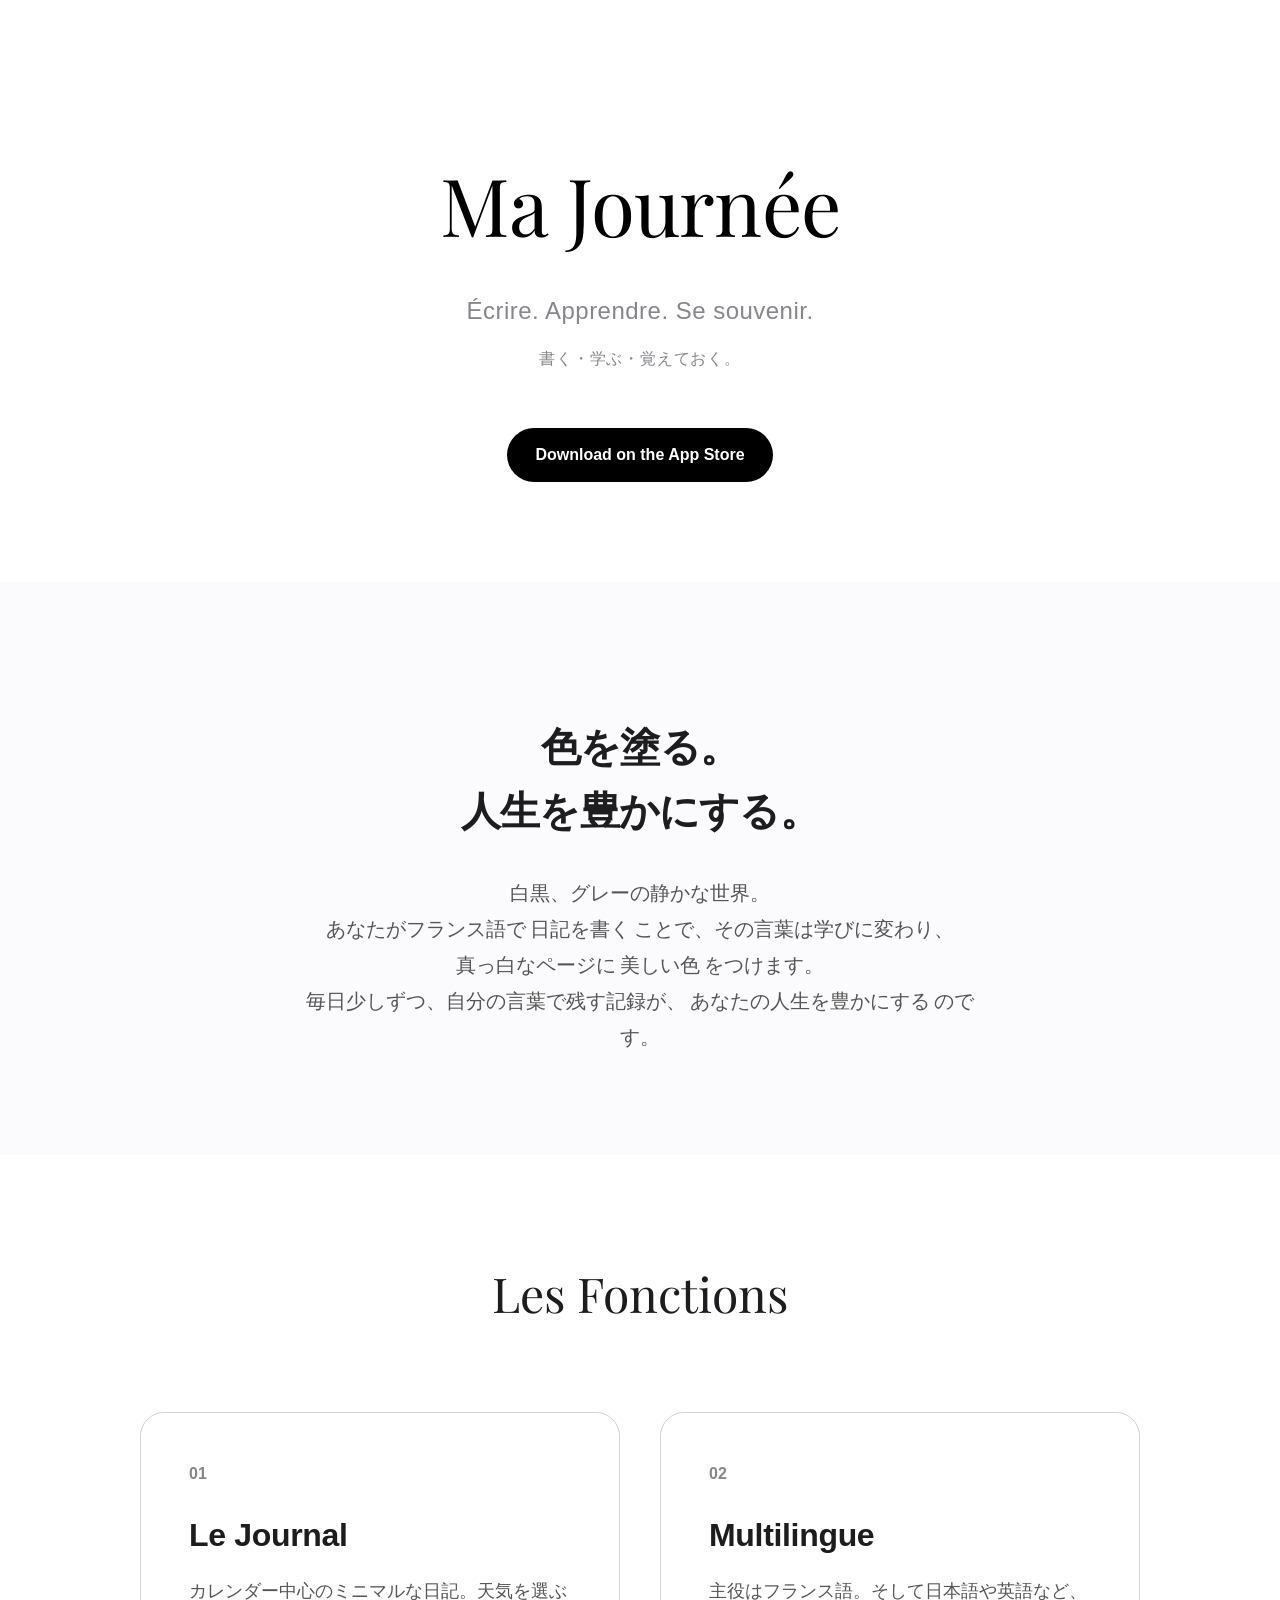
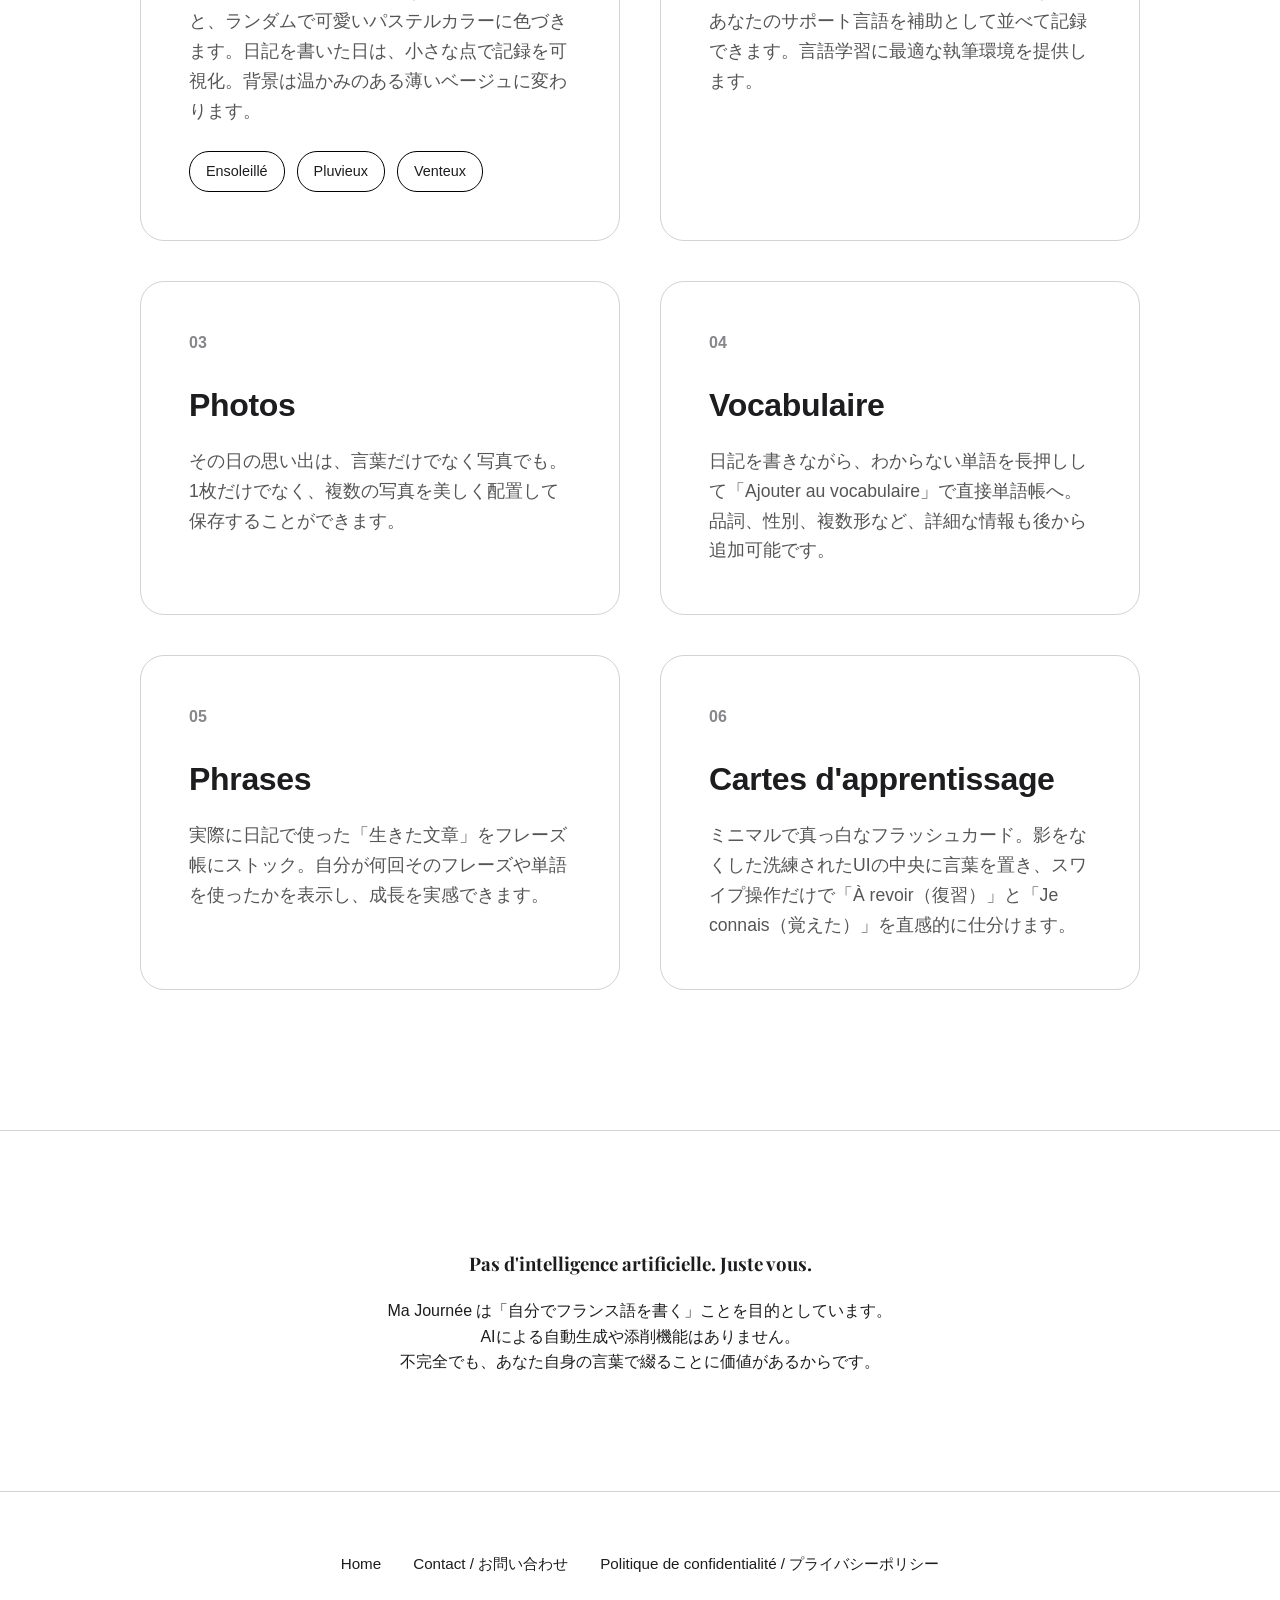
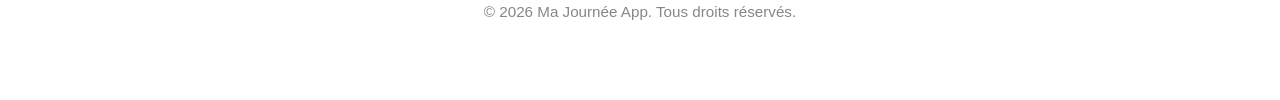
==== index.html @ 140675ab "Add files via upload" ====
<!DOCTYPE html>
<html lang="ja">
<head>
    <meta charset="UTF-8">
    <meta name="viewport" content="width=device-width, initial-scale=1.0">
    <title>Ma Journée - Écrire. Apprendre. Se souvenir.</title>
    <link rel="preconnect" href="https://fonts.googleapis.com">
    <link rel="preconnect" href="https://fonts.gstatic.com" crossorigin>
    <link href="https://fonts.googleapis.com/css2?family=Playfair+Display:ital,wght@0,400;0,600;1,400&display=swap" rel="stylesheet">
    <link rel="stylesheet" href="style.css">
</head>
<body>
    <header>
        <div class="container">
            <img src="je.png" alt="Je Logo" class="logo-img" onerror="this.style.display='none'">
            <h1 class="serif">Ma Journée</h1>
            <p class="tagline">Écrire. Apprendre. Se souvenir.</p>
            <p class="tagline-ja">書く・学ぶ・覚えておく。</p>
            <a href="#" class="app-store-btn">Download on the App Store</a>
        </div>
    </header>

    <section class="concept-section">
        <div class="container">
            <h2 class="concept-title">色を塗る。<br>人生を豊かにする。</h2>
            <p class="concept-text">
                白黒、グレーの静かな世界。<br>
                あなたがフランス語で<span class="interactive-word blue">日記を書く</span>ことで、その言葉は学びに変わり、<br>
                真っ白なページに<span class="interactive-word">美しい色</span>をつけます。<br>
                毎日少しずつ、自分の言葉で残す記録が、<span class="interactive-word green">あなたの人生を豊かにする</span>のです。
            </p>
        </div>
    </section>

    <div class="container">
        <div class="features-header">
            <h2 class="serif">Les Fonctions</h2>
        </div>
        <div class="features-grid">
            <div class="feature-card">
                <span class="feature-num">01</span>
                <h3 class="feature-title">Le Journal</h3>
                <p class="feature-desc">カレンダー中心のミニマルな日記。天気を選ぶと、ランダムで可愛いパステルカラーに色づきます。日記を書いた日は、小さな点で記録を可視化。背景は温かみのある薄いベージュに変わります。</p>
                <div class="weather-chips">
                    <div class="chip" onmouseover="this.classList.add('active-orange')" onmouseout="this.classList.remove('active-orange')">Ensoleillé</div>
                    <div class="chip" onmouseover="this.classList.add('active-blue')" onmouseout="this.classList.remove('active-blue')">Pluvieux</div>
                    <div class="chip" onmouseover="this.classList.add('active-green')" onmouseout="this.classList.remove('active-green')">Venteux</div>
                </div>
            </div>
            <div class="feature-card">
                <span class="feature-num">02</span>
                <h3 class="feature-title">Multilingue</h3>
                <p class="feature-desc">主役はフランス語。そして日本語や英語など、あなたのサポート言語を補助として並べて記録できます。言語学習に最適な執筆環境を提供します。</p>
            </div>
            <div class="feature-card">
                <span class="feature-num">03</span>
                <h3 class="feature-title">Photos</h3>
                <p class="feature-desc">その日の思い出は、言葉だけでなく写真でも。1枚だけでなく、複数の写真を美しく配置して保存することができます。</p>
            </div>
            <div class="feature-card">
                <span class="feature-num">04</span>
                <h3 class="feature-title">Vocabulaire</h3>
                <p class="feature-desc">日記を書きながら、わからない単語を長押しして「Ajouter au vocabulaire」で直接単語帳へ。品詞、性別、複数形など、詳細な情報も後から追加可能です。</p>
            </div>
            <div class="feature-card">
                <span class="feature-num">05</span>
                <h3 class="feature-title">Phrases</h3>
                <p class="feature-desc">実際に日記で使った「生きた文章」をフレーズ帳にストック。自分が何回そのフレーズや単語を使ったかを表示し、成長を実感できます。</p>
            </div>
            <div class="feature-card">
                <span class="feature-num">06</span>
                <h3 class="feature-title">Cartes d'apprentissage</h3>
                <p class="feature-desc">ミニマルで真っ白なフラッシュカード。影をなくした洗練されたUIの中央に言葉を置き、スワイプ操作だけで「À revoir（復習）」と「Je connais（覚えた）」を直感的に仕分けます。</p>
            </div>
        </div>
    </div>

    <section class="philosophy-section">
        <div class="container">
            <h3 class="serif">Pas d'intelligence artificielle. Juste vous.</h3>
            <p>
                Ma Journée は「自分でフランス語を書く」ことを目的としています。<br>
                AIによる自動生成や添削機能はありません。<br>
                不完全でも、あなた自身の言葉で綴ることに価値があるからです。
            </p>
        </div>
    </section>

    <footer>
        <div class="container">
            <div class="footer-links">
                <a href="index.html">Home</a>
                <a href="contact.html">Contact / お問い合わせ</a>
                <a href="privacy.html">Politique de confidentialité / プライバシーポリシー</a>
            </div>
            <p>&copy; 2026 Ma Journée App. Tous droits réservés.</p>
        </div>
    </footer>
</body>
</html>
---- style.css ----
:root {
    --bg-color: #ffffff;
    --text-color: #1d1d1f;
    --text-muted: #86868b;
    --border-color: #d2d2d7;
    --pastel-orange: #ffe8cc;
    --pastel-blue: #d6f0ff;
    --pastel-green: #d1f4d9;
    --journal-beige: #f5f5f0;
}

body {
    font-family: -apple-system, BlinkMacSystemFont, "SF Pro Text", "SF Pro Display", "Helvetica Neue", Arial, sans-serif;
    background-color: var(--bg-color);
    color: var(--text-color);
    margin: 0;
    padding: 0;
    line-height: 1.6;
    -webkit-font-smoothing: antialiased;
}

.serif {
    font-family: 'Playfair Display', "Times New Roman", Times, serif;
}

.container {
    max-width: 1000px;
    margin: 0 auto;
    padding: 0 32px;
}

/* Header */
header {
    text-align: center;
    padding: 140px 0 100px;
    position: relative;
    overflow: hidden;
}

.logo-img {
    width: 80px;
    height: auto;
    margin-bottom: 32px;
}

h1 {
    font-size: 5rem;
    font-weight: 400;
    margin: 0 0 16px;
    letter-spacing: -0.01em;
    color: #000;
}
.page-title {
    font-size: 3.5rem;
    margin-bottom: 24px;
}

.tagline {
    font-size: 1.5rem;
    font-weight: 300;
    color: var(--text-muted);
    margin-bottom: 8px;
    letter-spacing: 0.02em;
}

.tagline-ja {
    font-size: 1rem;
    color: var(--text-muted);
    margin-bottom: 56px;
    letter-spacing: 0.05em;
}

.app-store-btn {
    display: inline-flex;
    align-items: center;
    justify-content: center;
    background: #000;
    color: #fff;
    padding: 14px 28px;
    border-radius: 999px;
    text-decoration: none;
    font-weight: 600;
    font-size: 1rem;
    transition: all 0.3s ease;
}

.app-store-btn:hover {
    transform: scale(1.03);
    background: #1d1d1f;
    box-shadow: 0 10px 20px rgba(0,0,0,0.1);
}

/* Concept & Philosophy */
.concept-section, .philosophy-section, .content-section {
    padding: 100px 0;
    text-align: center;
}
.concept-section {
    background-color: #fbfbfd;
    margin-bottom: 100px;
}
.philosophy-section {
    border-top: 1px solid var(--border-color);
    border-bottom: 1px solid var(--border-color);
}

.concept-title {
    font-size: 2.5rem;
    font-weight: 600;
    margin-bottom: 32px;
    letter-spacing: -0.02em;
}

.concept-text {
    font-size: 1.25rem;
    color: #555;
    max-width: 700px;
    margin: 0 auto;
    line-height: 1.8;
}

.interactive-word {
    display: inline-block;
    transition: background-color 0.4s ease, color 0.4s ease;
    padding: 0 4px;
    border-radius: 4px;
    cursor: default;
}
.interactive-word:hover { background-color: var(--pastel-orange); color: #000; }
.interactive-word.blue:hover { background-color: var(--pastel-blue); }
.interactive-word.green:hover { background-color: var(--pastel-green); }

/* Features Grid */
.features-header {
    text-align: center;
    margin-bottom: 80px;
}
.features-header h2 {
    font-size: 3rem;
    font-weight: 400;
}
.features-grid {
    display: grid;
    grid-template-columns: repeat(2, 1fr);
    gap: 40px;
    padding-bottom: 140px;
}
.feature-card {
    background: #fff;
    border: 1px solid var(--border-color);
    border-radius: 24px;
    padding: 48px;
    transition: all 0.5s ease;
    position: relative;
    overflow: hidden;
}
.feature-card:hover {
    border-color: transparent;
    box-shadow: 0 24px 48px rgba(0,0,0,0.06);
    transform: translateY(-8px);
}
.feature-card:nth-child(1):hover { background-color: var(--journal-beige); }
.feature-card:nth-child(2):hover { background-color: var(--pastel-blue); }
.feature-card:nth-child(3):hover { background-color: var(--pastel-orange); }
.feature-card:nth-child(4):hover { background-color: #f7f7f9; }
.feature-card:nth-child(5):hover { background-color: var(--pastel-green); }
.feature-card:nth-child(6):hover { background-color: #fafafa; }

.feature-num {
    font-size: 1rem;
    font-weight: 600;
    color: var(--text-muted);
    margin-bottom: 24px;
    display: block;
}
.feature-title {
    font-size: 2rem;
    font-weight: 600;
    margin: 0 0 16px;
    letter-spacing: -0.01em;
}
.feature-desc {
    font-size: 1.1rem;
    color: #555;
    line-height: 1.7;
    margin: 0;
}

/* Weather Chips */
.weather-chips {
    display: flex;
    flex-wrap: wrap;
    gap: 12px;
    margin-top: 24px;
}
.chip {
    padding: 8px 16px;
    border: 1px solid #000;
    border-radius: 20px;
    font-size: 0.9rem;
    font-weight: 500;
    transition: all 0.3s;
    cursor: pointer;
}
.chip:hover { background-color: #000; color: #fff; }
.chip.active-orange { background-color: var(--pastel-orange); border-color: var(--pastel-orange); color: #000; }
.chip.active-blue { background-color: var(--pastel-blue); border-color: var(--pastel-blue); color: #000; }
.chip.active-green { background-color: var(--pastel-green); border-color: var(--pastel-green); color: #000; }

/* Subpage Specific */
.content-wrapper {
    max-width: 680px;
    margin: 0 auto;
    text-align: left;
    padding-bottom: 100px;
}
.content-wrapper h2 {
    font-size: 1.5rem;
    margin-top: 40px;
    margin-bottom: 16px;
    border-bottom: 1px solid var(--border-color);
    padding-bottom: 8px;
}
.content-wrapper p, .content-wrapper li {
    font-size: 1.1rem;
    color: #444;
    line-height: 1.8;
    margin-bottom: 16px;
}

/* Form Styles */
.form-group {
    margin-bottom: 24px;
}
.form-group label {
    display: block;
    font-weight: 600;
    margin-bottom: 8px;
    font-size: 0.95rem;
}
.form-control {
    width: 100%;
    padding: 16px;
    border: 1px solid var(--border-color);
    border-radius: 12px;
    font-size: 1rem;
    font-family: inherit;
    box-sizing: border-box;
    transition: border-color 0.3s ease;
}
.form-control:focus {
    outline: none;
    border-color: #000;
}
textarea.form-control {
    resize: vertical;
    min-height: 150px;
}
.submit-btn {
    width: 100%;
    background: #000;
    color: #fff;
    padding: 16px;
    border: none;
    border-radius: 12px;
    font-size: 1.1rem;
    font-weight: 600;
    cursor: pointer;
    transition: background 0.3s ease;
}
.submit-btn:hover {
    background: #333;
}

/* Footer */
footer {
    padding: 60px 0;
    text-align: center;
    font-size: 0.95rem;
    color: var(--text-muted);
}
.footer-links {
    margin-bottom: 24px;
    display: flex;
    justify-content: center;
    gap: 32px;
}
.footer-links a {
    color: var(--text-color);
    text-decoration: none;
    font-weight: 500;
}
.footer-links a:hover {
    text-decoration: underline;
}

@media (max-width: 768px) {
    h1 { font-size: 3.5rem; }
    .features-grid { grid-template-columns: 1fr; }
    .concept-title { font-size: 2rem; }
    .page-title { font-size: 2.5rem; }
    .footer-links { flex-direction: column; gap: 16px; }
}
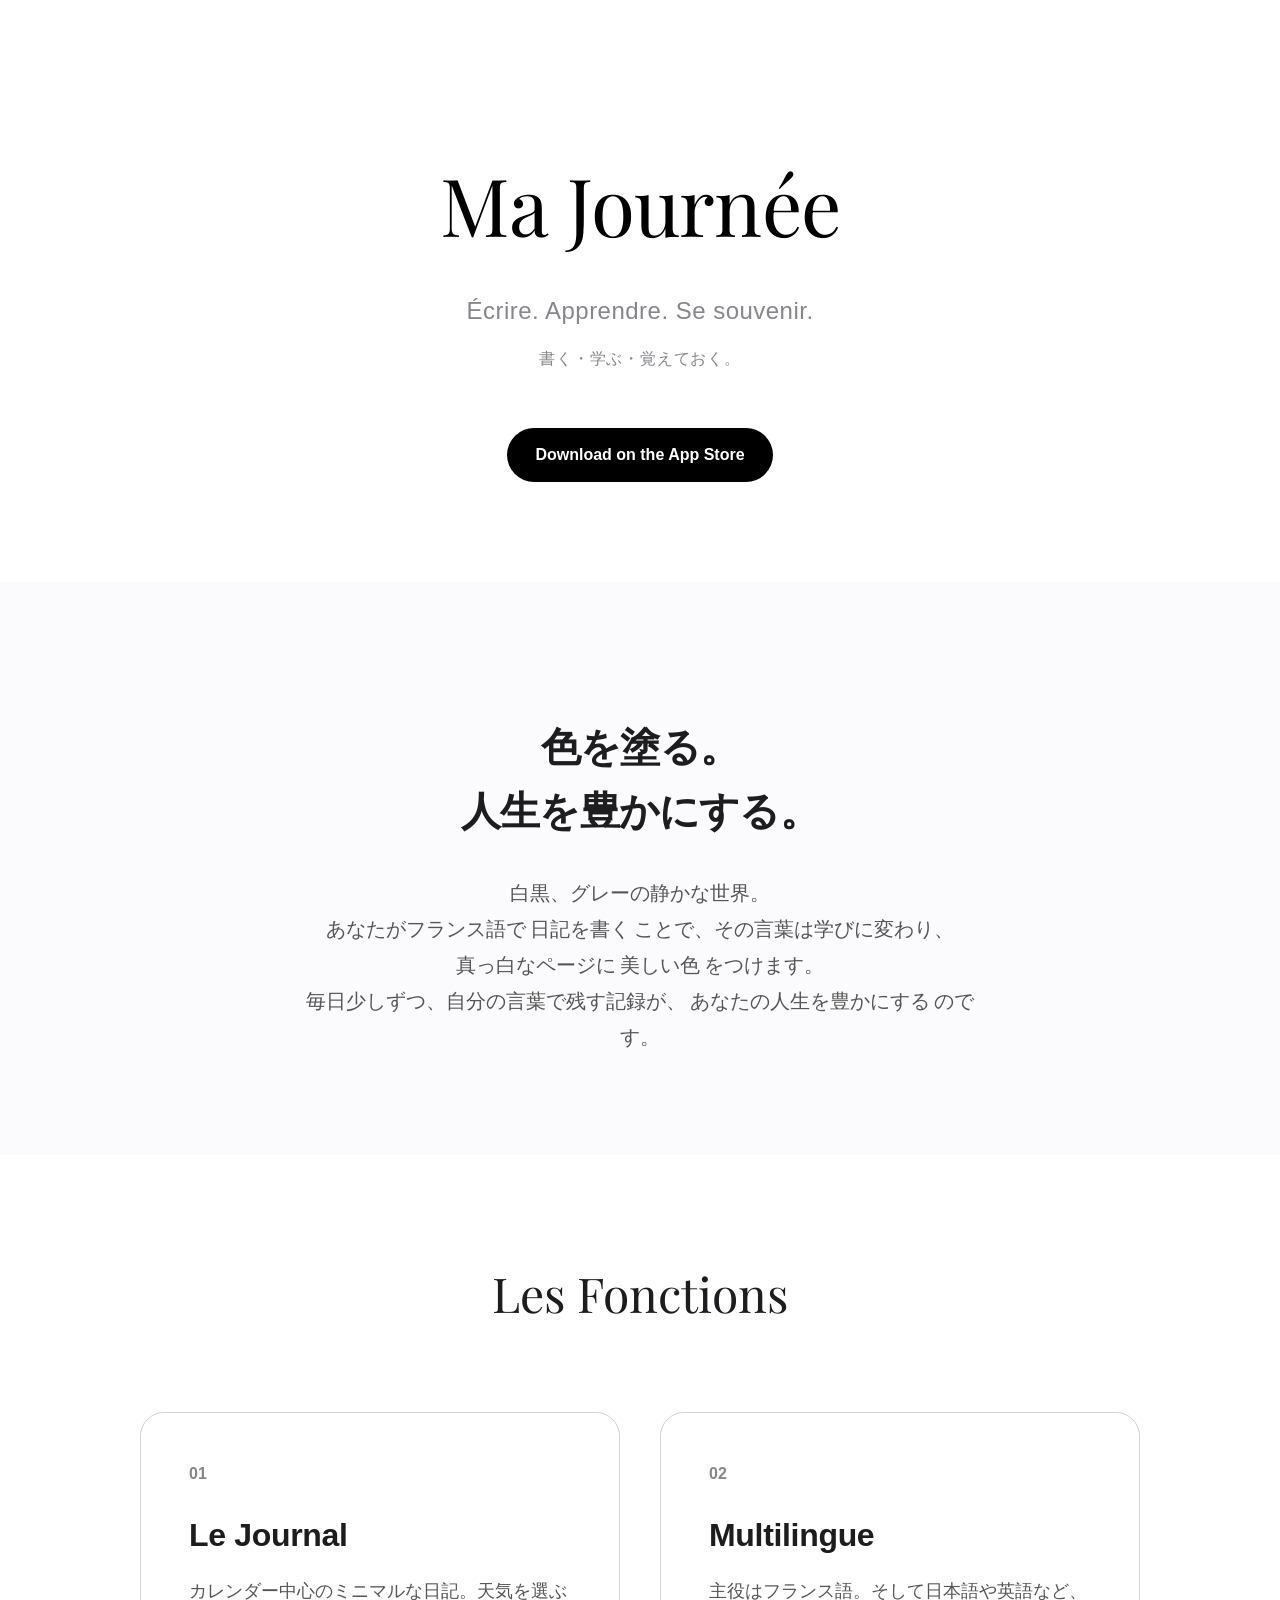
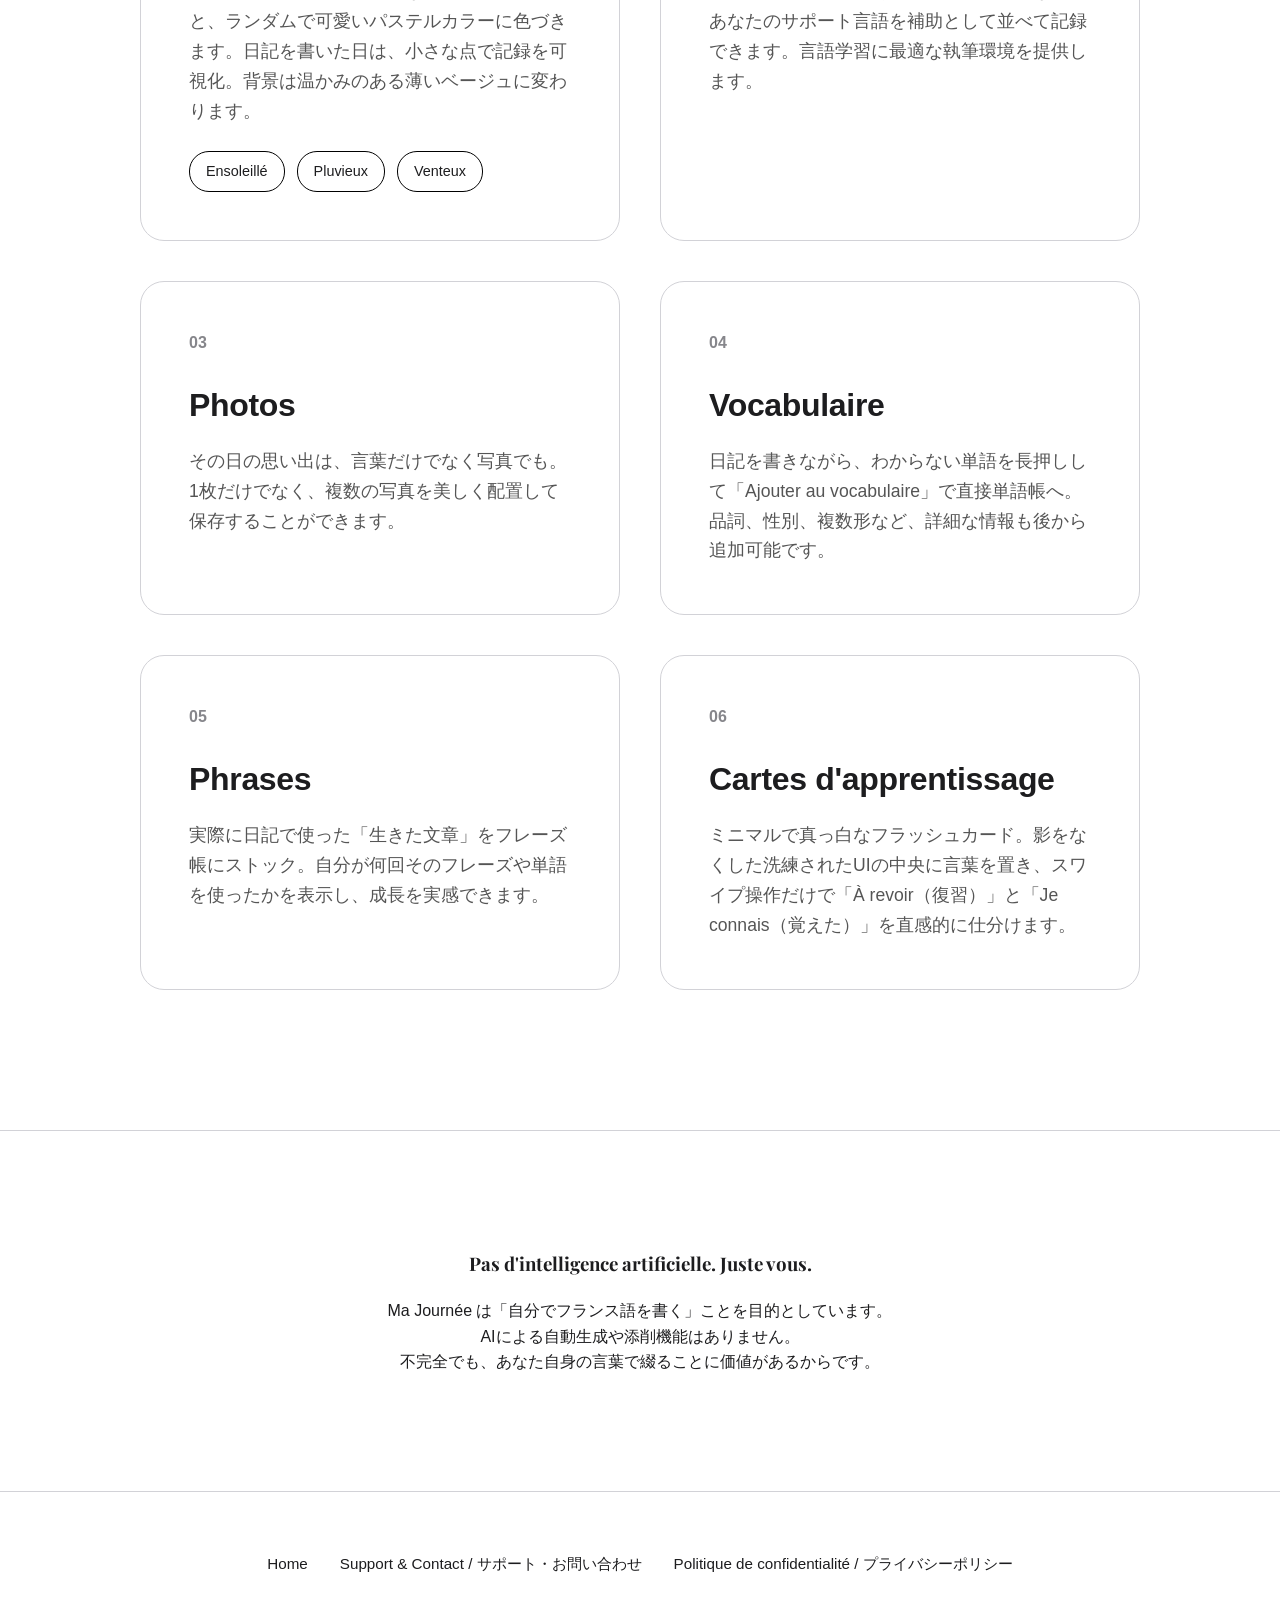
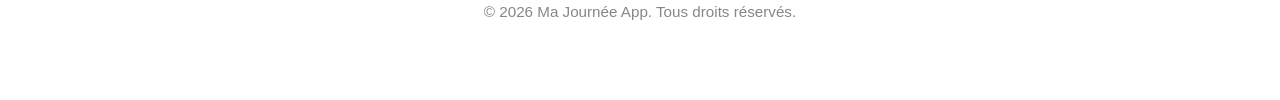
==== commit 5a1b03c9: "Add files via upload" ====
--- a/index.html
+++ b/index.html
@@ -90,7 +90,7 @@
         <div class="container">
             <div class="footer-links">
                 <a href="index.html">Home</a>
-                <a href="contact.html">Contact / お問い合わせ</a>
+                <a href="contact.html">Support & Contact / サポート・お問い合わせ</a>
                 <a href="privacy.html">Politique de confidentialité / プライバシーポリシー</a>
             </div>
             <p>&copy; 2026 Ma Journée App. Tous droits réservés.</p>
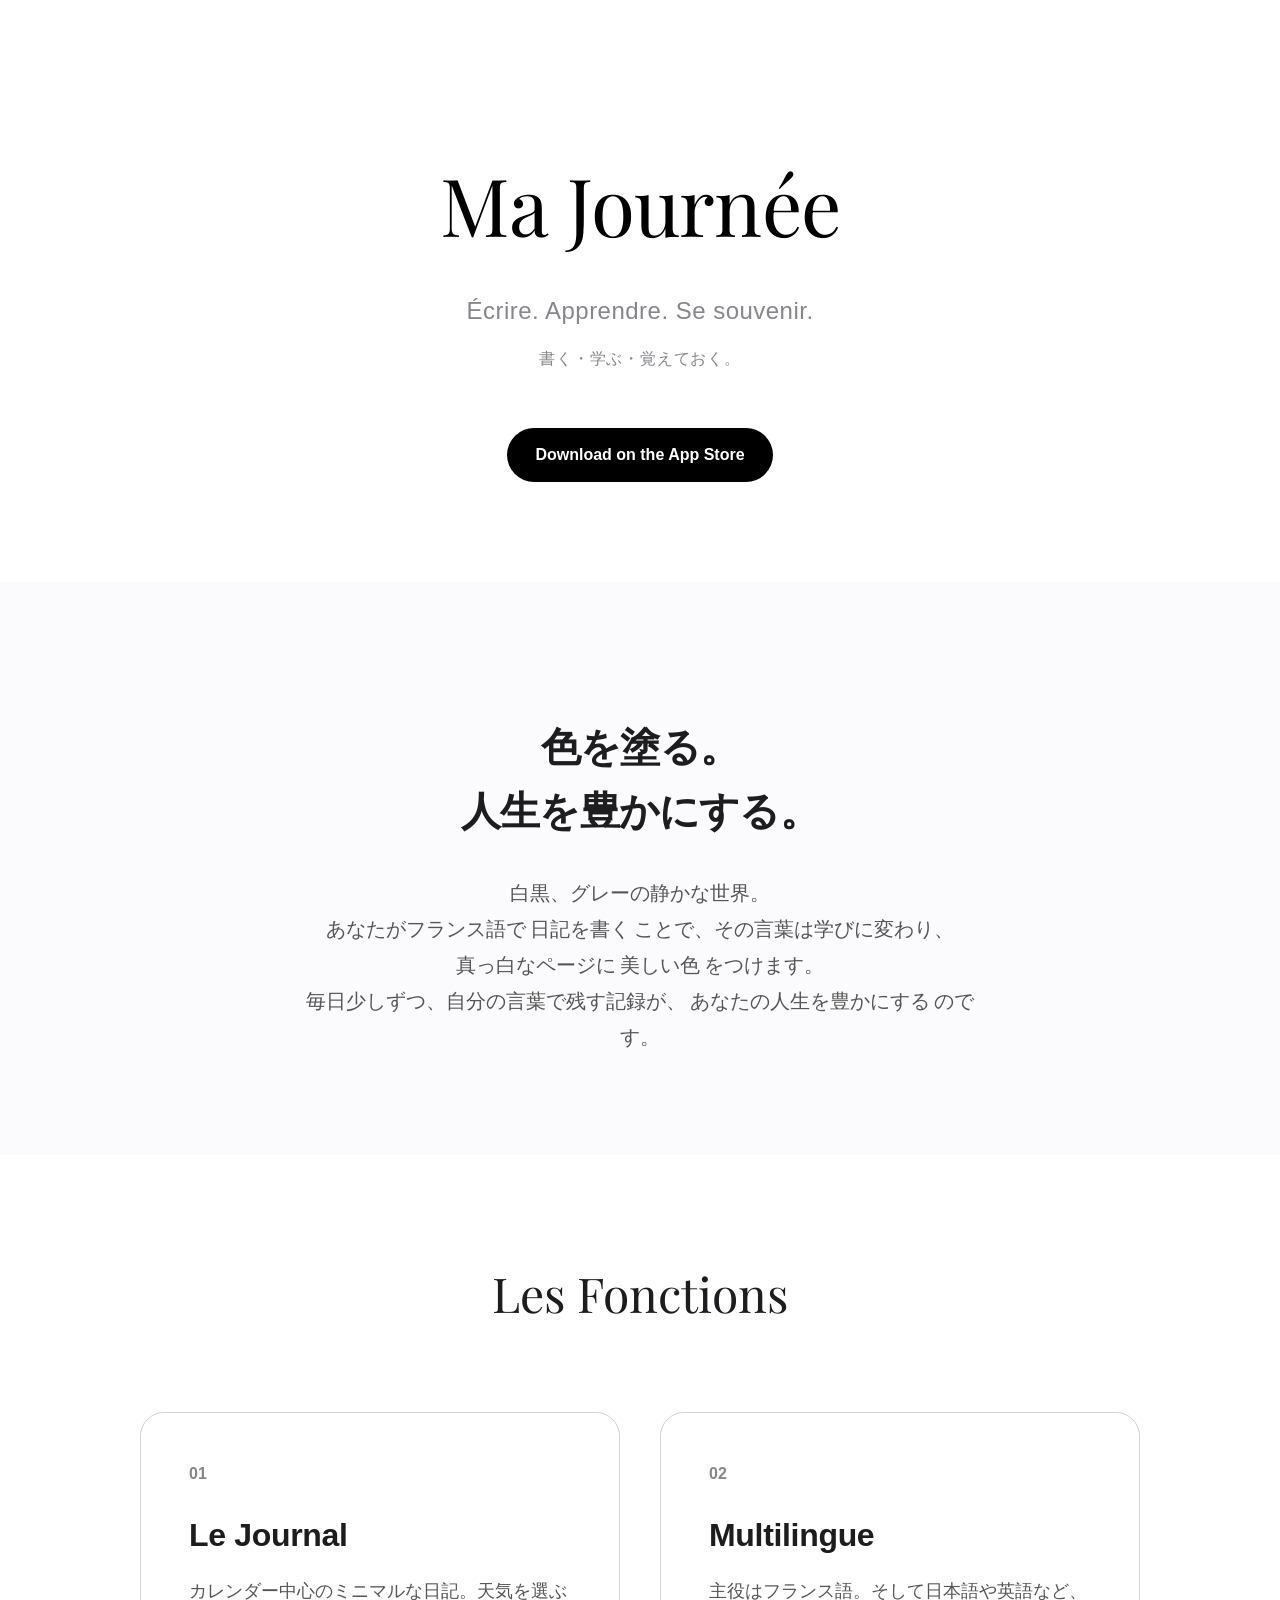
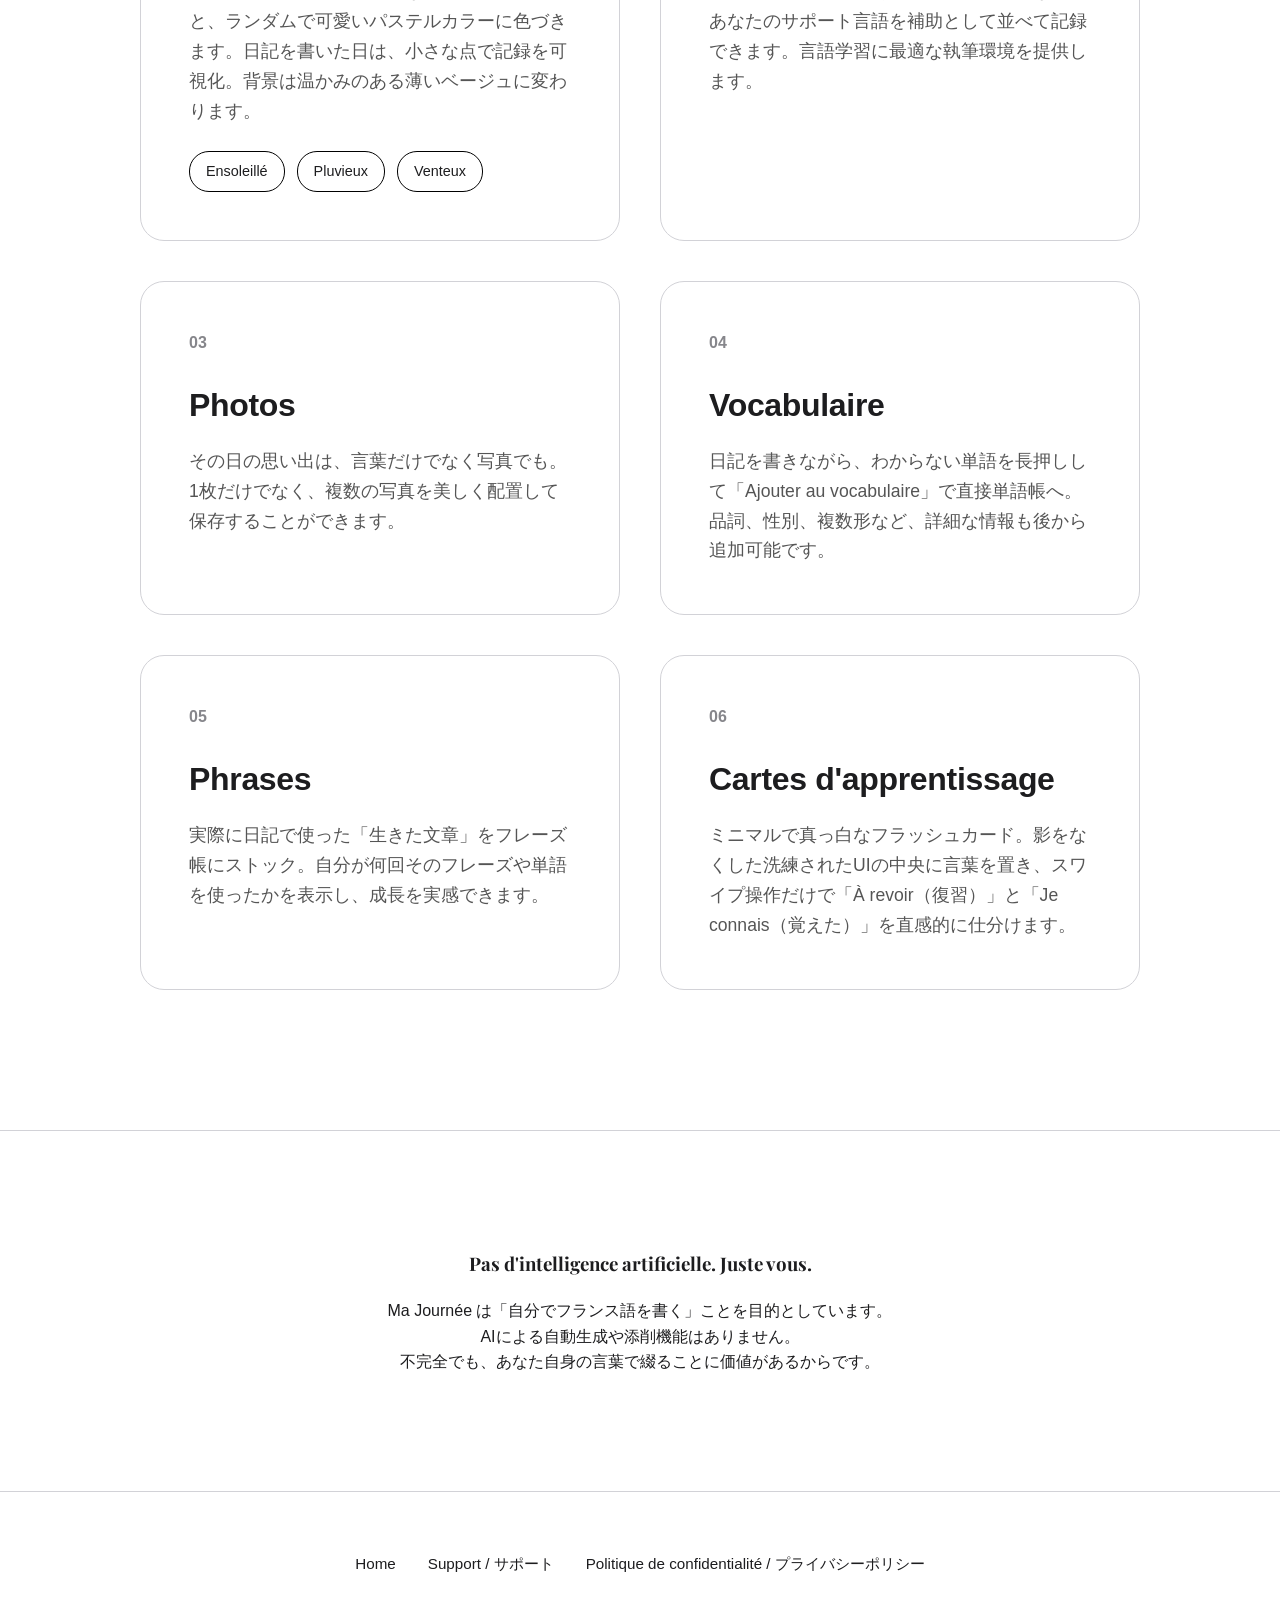
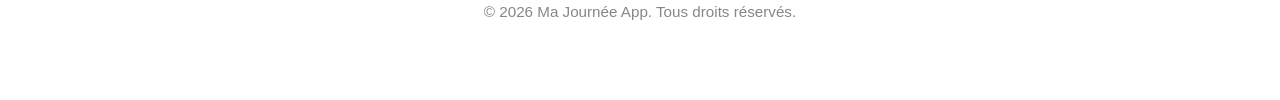
==== commit a5b633d1: "Add files via upload" ====
--- a/index.html
+++ b/index.html
@@ -90,7 +90,7 @@
         <div class="container">
             <div class="footer-links">
                 <a href="index.html">Home</a>
-                <a href="contact.html">Support & Contact / サポート・お問い合わせ</a>
+                <a href="support.html">Support / サポート</a>
                 <a href="privacy.html">Politique de confidentialité / プライバシーポリシー</a>
             </div>
             <p>&copy; 2026 Ma Journée App. Tous droits réservés.</p>
--- a/style.css
+++ b/style.css
@@ -217,16 +217,54 @@
 }
 .content-wrapper h2 {
     font-size: 1.5rem;
-    margin-top: 40px;
+    margin-top: 60px;
     margin-bottom: 16px;
     border-bottom: 1px solid var(--border-color);
     padding-bottom: 8px;
+}
+.content-wrapper h3 {
+    font-size: 1.2rem;
+    margin-top: 32px;
+    margin-bottom: 8px;
+    color: #000;
 }
 .content-wrapper p, .content-wrapper li {
     font-size: 1.1rem;
     color: #444;
     line-height: 1.8;
     margin-bottom: 16px;
+}
+
+/* FAQ Styles */
+.faq-item {
+    margin-bottom: 32px;
+}
+.faq-q {
+    font-weight: 600;
+    font-size: 1.15rem;
+    color: #000;
+    margin-bottom: 8px;
+    display: flex;
+}
+.faq-q::before {
+    content: 'Q.';
+    color: var(--text-muted);
+    margin-right: 12px;
+    font-family: 'Playfair Display', serif;
+    font-size: 1.3rem;
+}
+.faq-a {
+    font-size: 1.05rem;
+    color: #555;
+    display: flex;
+    line-height: 1.7;
+}
+.faq-a::before {
+    content: 'A.';
+    color: var(--text-muted);
+    margin-right: 12px;
+    font-family: 'Playfair Display', serif;
+    font-size: 1.3rem;
 }
 
 /* Form Styles */
